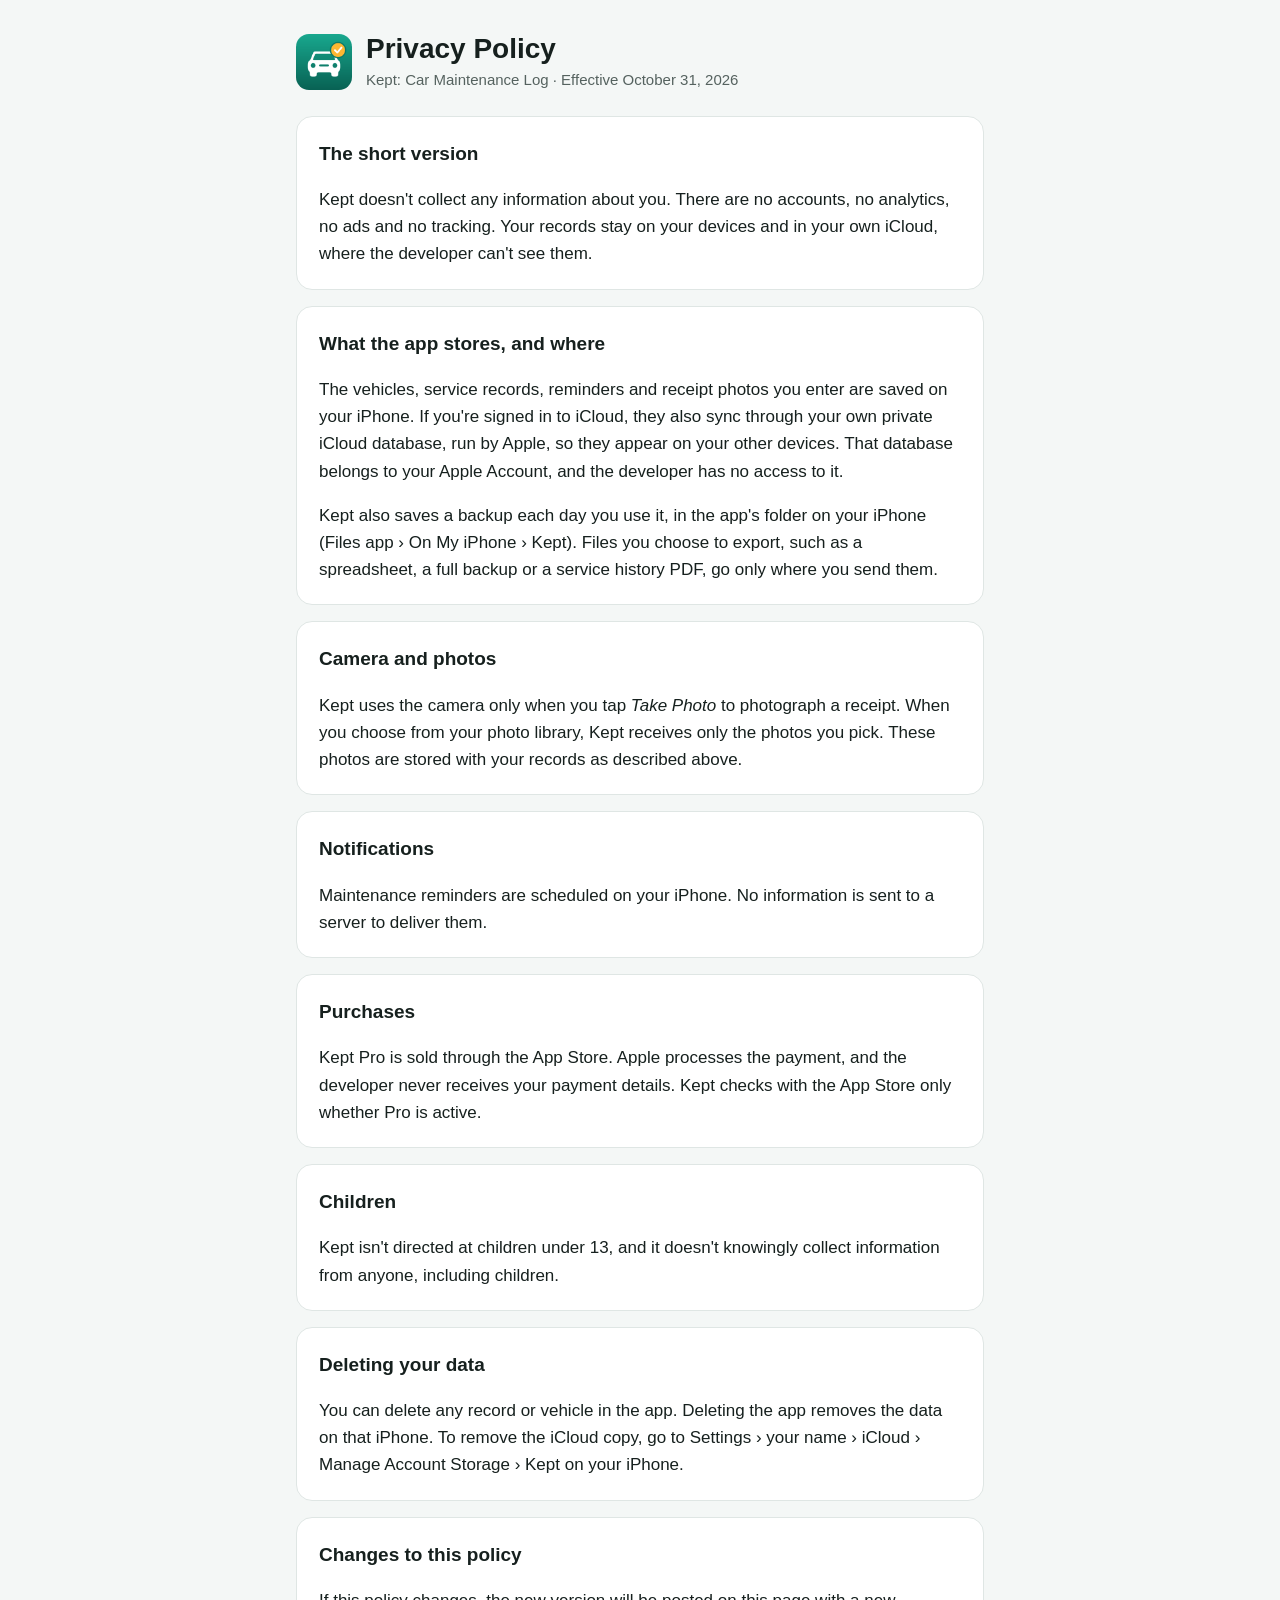
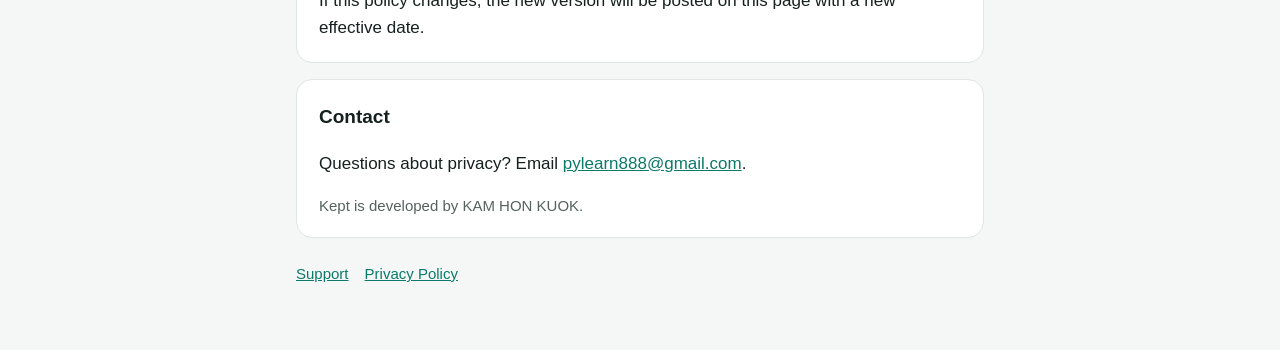
==== privacy.html @ 4e0c4077 "Support and privacy pages for Kept Co-Authored-By: Claude Opus 5.5 <noreply@anthropic.com>" ====
<!doctype html>
<html lang="en">
<head>
<meta charset="utf-8">
<meta name="viewport" content="width=device-width, initial-scale=1">
<title>Kept Privacy Policy</title>
<link rel="stylesheet" href="style.css">
</head>
<body>
<main>
  <header>
    <img src="icon.png" alt="">
    <div>
      <h1>Privacy Policy</h1>
      <p>Kept: Car Maintenance Log · Effective October 31, 2026</p>
    </div>
  </header>

  <section>
    <h2>The short version</h2>
    <p>Kept doesn't collect any information about you. There are no accounts, no analytics, no ads and no tracking. Your records stay on your devices and in your own iCloud, where the developer can't see them.</p>
  </section>

  <section>
    <h2>What the app stores, and where</h2>
    <p>The vehicles, service records, reminders and receipt photos you enter are saved on your iPhone. If you're signed in to iCloud, they also sync through your own private iCloud database, run by Apple, so they appear on your other devices. That database belongs to your Apple Account, and the developer has no access to it.</p>
    <p>Kept also saves a backup each day you use it, in the app's folder on your iPhone (Files app › On My iPhone › Kept). Files you choose to export, such as a spreadsheet, a full backup or a service history PDF, go only where you send them.</p>
  </section>

  <section>
    <h2>Camera and photos</h2>
    <p>Kept uses the camera only when you tap <em>Take Photo</em> to photograph a receipt. When you choose from your photo library, Kept receives only the photos you pick. These photos are stored with your records as described above.</p>
  </section>

  <section>
    <h2>Notifications</h2>
    <p>Maintenance reminders are scheduled on your iPhone. No information is sent to a server to deliver them.</p>
  </section>

  <section>
    <h2>Purchases</h2>
    <p>Kept Pro is sold through the App Store. Apple processes the payment, and the developer never receives your payment details. Kept checks with the App Store only whether Pro is active.</p>
  </section>

  <section>
    <h2>Children</h2>
    <p>Kept isn't directed at children under 13, and it doesn't knowingly collect information from anyone, including children.</p>
  </section>

  <section>
    <h2>Deleting your data</h2>
    <p>You can delete any record or vehicle in the app. Deleting the app removes the data on that iPhone. To remove the iCloud copy, go to Settings › your name › iCloud › Manage Account Storage › Kept on your iPhone.</p>
  </section>

  <section>
    <h2>Changes to this policy</h2>
    <p>If this policy changes, the new version will be posted on this page with a new effective date.</p>
  </section>

  <section>
    <h2>Contact</h2>
    <p>Questions about privacy? Email <a href="mailto:pylearn888@gmail.com">pylearn888@gmail.com</a>.</p>
    <p class="muted">Kept is developed by KAM HON KUOK.</p>
  </section>

  <nav><a href="index.html">Support</a><a href="privacy.html">Privacy Policy</a></nav>
</main>
</body>
</html>
---- style.css ----
:root {
  --bg: #f4f7f6;
  --card: #ffffff;
  --text: #16201e;
  --muted: #55625f;
  --accent: #0b7a68;
  --line: #dfe6e4;
}
@media (prefers-color-scheme: dark) {
  :root {
    --bg: #0f1514;
    --card: #18201f;
    --text: #eef3f2;
    --muted: #a3b0ad;
    --accent: #3cc2a8;
    --line: #2a3533;
  }
}
* { box-sizing: border-box; }
body {
  margin: 0;
  background: var(--bg);
  color: var(--text);
  font: 17px/1.6 -apple-system, BlinkMacSystemFont, "Segoe UI", Roboto, Helvetica, Arial, sans-serif;
}
main { max-width: 720px; margin: 0 auto; padding: 32px 16px 64px; }
header { display: flex; align-items: center; gap: 14px; margin-bottom: 24px; }
header img { width: 56px; height: 56px; border-radius: 13px; }
header h1 { margin: 0; font-size: 28px; line-height: 1.2; }
header p { margin: 2px 0 0; color: var(--muted); font-size: 15px; }
section { background: var(--card); border: 1px solid var(--line); border-radius: 16px; padding: 4px 22px; margin-bottom: 16px; }
h2 { font-size: 19px; margin: 18px 0 6px; }
p, li { color: var(--text); }
.muted { color: var(--muted); font-size: 15px; }
a { color: var(--accent); }
nav { margin-top: 24px; font-size: 15px; color: var(--muted); }
nav a { margin-right: 16px; }
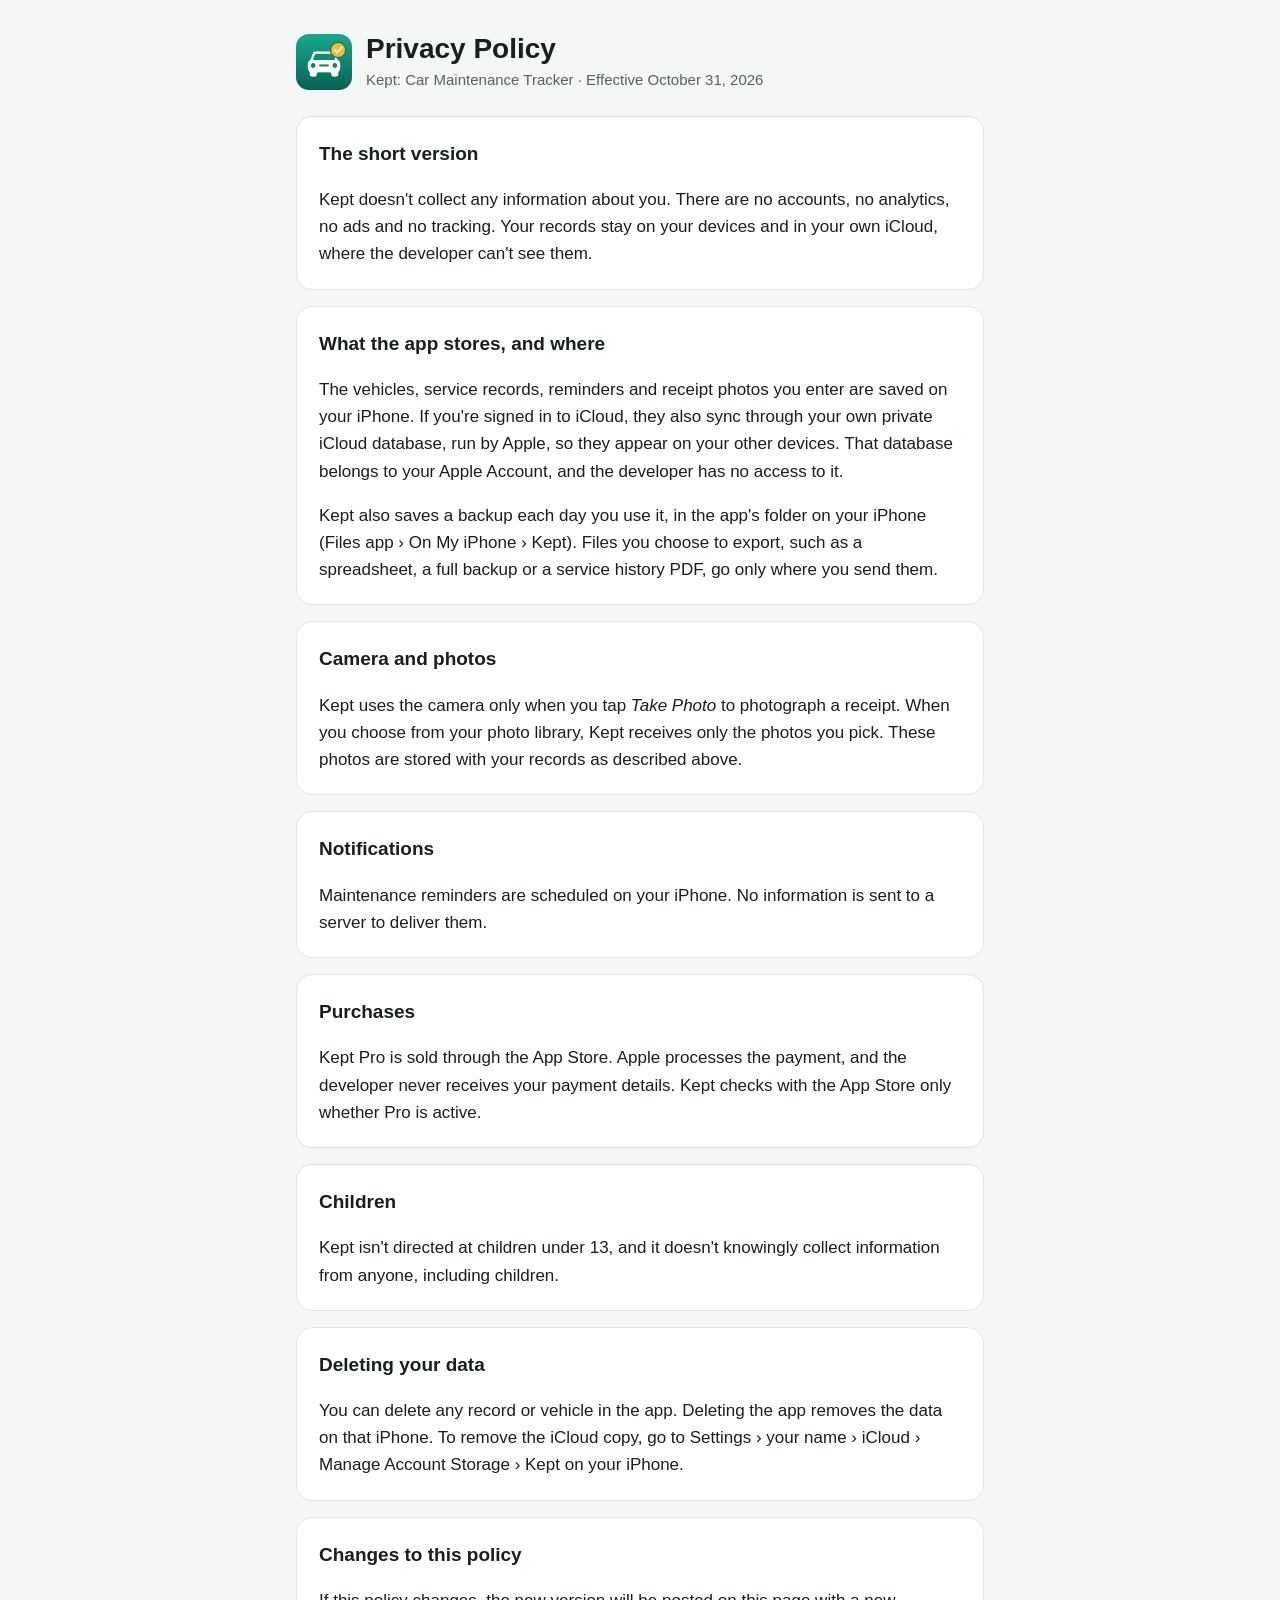
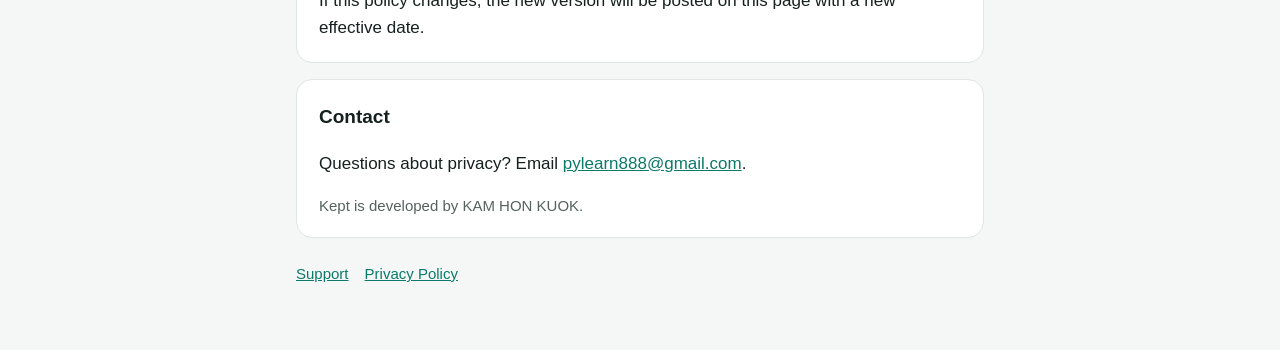
==== commit 49fffa0c: "Use the App Store name Kept: Car Maintenance Tracker" ====
--- a/privacy.html
+++ b/privacy.html
@@ -12,7 +12,7 @@
     <img src="icon.png" alt="">
     <div>
       <h1>Privacy Policy</h1>
-      <p>Kept: Car Maintenance Log · Effective October 31, 2026</p>
+      <p>Kept: Car Maintenance Tracker · Effective October 31, 2026</p>
     </div>
   </header>
 
